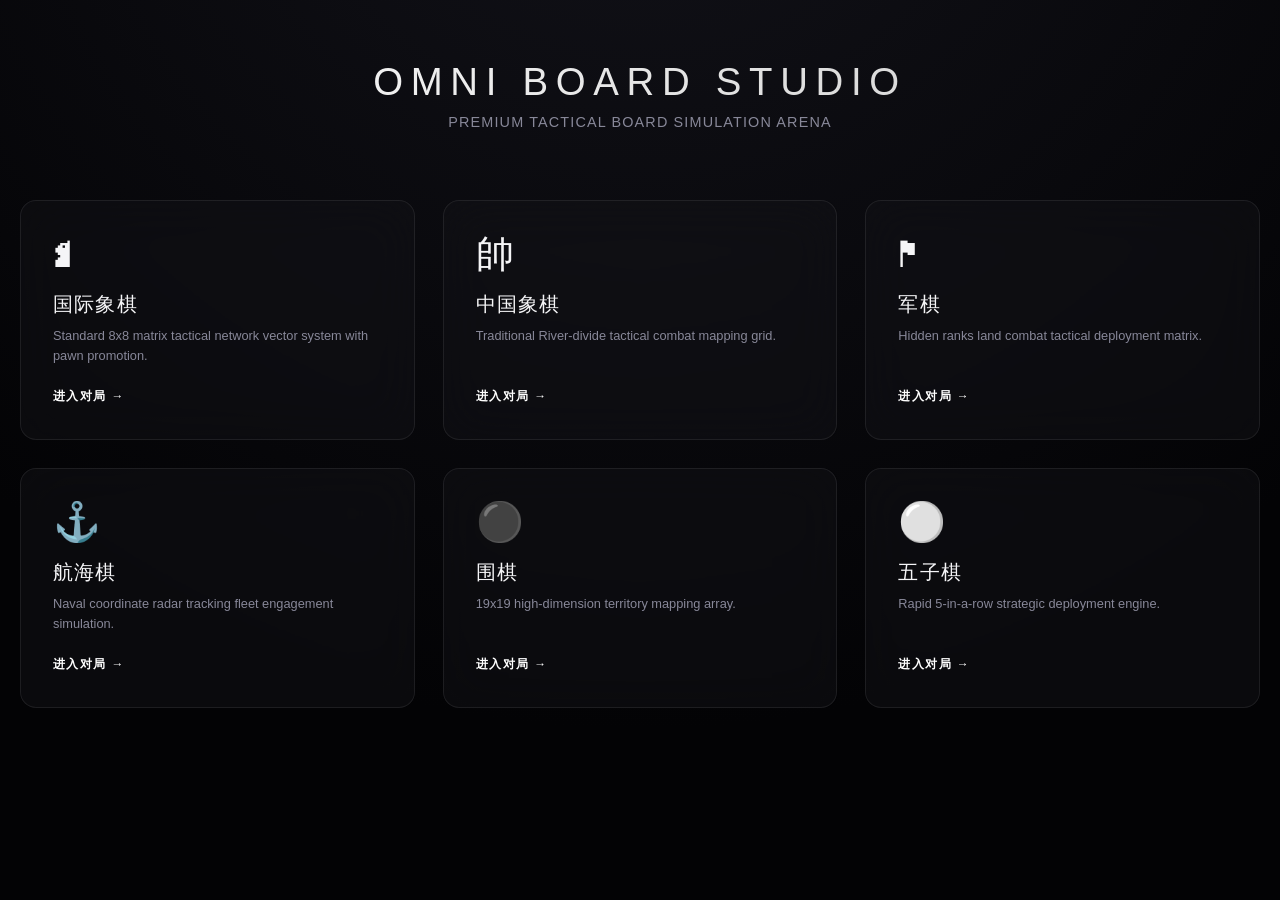
==== index.html @ 153cd410 "initial commit" ====
<!DOCTYPE html>
<html lang="zh-CN">
<head>
    <meta charset="UTF-8">
    <meta name="viewport" content="width=device-width, initial-scale=1.0">
    <title>Omni Board Studio - Premium Hub</title>
    <style>
        :root {
            --bg-base: #030305;
            --bg-glow: #13131a;
            --glass-bg: rgba(20, 20, 25, 0.45);
            --glass-border: rgba(255, 255, 255, 0.08);
            --glass-border-hover: rgba(255, 255, 255, 0.18);
            --text-main: #f5f5f7;
            --text-dim: #888899;
            --accent: #ffffff;
            --accent-glow: #a0a0ff;
            --ease-out-expo: cubic-bezier(0.16, 1, 0.3, 1);
        }

        * { 
            margin: 0; 
            padding: 0; 
            box-sizing: border-box; 
            font-family: -apple-system, BlinkMacSystemFont, "Helvetica Neue", "Segoe UI", Roboto, sans-serif; 
        }
       
        body {
            background-color: var(--bg-base);
            background-image: radial-gradient(circle at 50% -30%, var(--bg-glow) 0%, transparent 75%);
            color: var(--text-main);
            min-height: 100vh;
            overflow-x: hidden;
            display: flex;
            flex-direction: column;
            align-items: center;
            padding: 60px 20px 40px;
        }

        .lobby-container {
            max-width: 1280px;
            width: 100%;
        }

        header {
            text-align: center;
            margin-bottom: 70px;
        }
        header h1 {
            font-size: 2.4rem;
            font-weight: 200;
            letter-spacing: 0.2em;
            text-transform: uppercase;
            margin-bottom: 10px;
            background: linear-gradient(90deg, #fff, #ccc);
            -webkit-background-clip: text;
            -webkit-text-fill-color: transparent;
        }
        header p {
            font-size: 0.9rem;
            color: var(--text-dim);
            letter-spacing: 0.08em;
            text-transform: uppercase;
        }

        .matrix-grid {
            display: grid;
            grid-template-columns: repeat(auto-fit, minmax(340px, 1fr));
            gap: 28px;
            width: 100%;
        }

        .game-card {
            position: relative;
            background: var(--glass-bg);
            border: 1px solid var(--glass-border);
            border-radius: 16px;
            padding: 34px 32px;
            cursor: pointer;
            overflow: hidden;
            backdrop-filter: blur(24px);
            transition: all 0.4s var(--ease-out-expo);
            height: 240px;
            display: flex;
            flex-direction: column;
            justify-content: space-between;
        }

        .game-card:hover {
            border-color: var(--glass-border-hover);
            transform: translateY(-8px) scale(1.02);
            box-shadow: 0 25px 50px -12px rgba(0, 0, 0, 0.6);
        }

        .game-card::before {
            content: '';
            position: absolute;
            inset: 0;
            background: radial-gradient(700px circle at var(--mouse-x, 50%) var(--mouse-y, 50%), rgba(255,255,255,0.06), transparent 50%);
            opacity: 0;
            transition: opacity 0.3s;
            z-index: 1;
            pointer-events: none;
        }

        .game-card:hover::before {
            opacity: 1;
        }

        .card-meta { position: relative; z-index: 2; }
        .card-icon { 
            font-size: 2.4rem; 
            margin-bottom: 18px; 
            display: inline-block; 
            line-height: 1; 
            transition: transform 0.4s ease;
        }
        .game-card:hover .card-icon {
            transform: scale(1.15) rotate(8deg);
        }

        .card-title { 
            font-size: 1.25rem; 
            font-weight: 300; 
            letter-spacing: 0.06em; 
            margin-bottom: 8px; 
        }
        .card-desc { 
            font-size: 0.8rem; 
            color: var(--text-dim); 
            line-height: 1.55; 
        }

        .card-action {
            position: relative;
            z-index: 2;
            font-size: 0.75rem;
            font-weight: 600;
            letter-spacing: 0.12em;
            color: var(--accent);
            text-transform: uppercase;
            display: flex;
            align-items: center;
            gap: 6px;
            margin-top: auto;
            transition: all 0.3s ease;
        }

        .game-card:hover .card-action {
            gap: 12px;
            color: var(--accent-glow);
        }

        /* Arena */
        .arena-container {
            position: fixed;
            inset: 0;
            background: var(--bg-base);
            display: flex;
            flex-direction: column;
            z-index: -1;
            opacity: 0;
            pointer-events: none;
            transition: opacity 0.4s ease;
        }

        .arena-container.active {
            z-index: 9999;
            opacity: 1;
            pointer-events: auto;
        }

        .arena-navbar {
            height: 60px;
            background: rgba(9, 9, 13, 0.95);
            border-bottom: 1px solid var(--glass-border);
            display: flex;
            align-items: center;
            padding: 0 28px;
            justify-content: space-between;
            backdrop-filter: blur(12px);
        }

        .back-btn {
            background: transparent;
            border: 1px solid var(--glass-border);
            color: var(--text-dim);
            padding: 8px 18px;
            border-radius: 8px;
            font-size: 0.85rem;
            cursor: pointer;
            font-weight: 500;
            transition: all 0.25s ease;
        }
        .back-btn:hover {
            color: white;
            border-color: var(--glass-border-hover);
            background: rgba(255,255,255,0.03);
        }

        .arena-title-display {
            font-size: 0.95rem;
            font-weight: 400;
            letter-spacing: 0.12em;
            text-transform: uppercase;
            color: var(--text-dim);
        }

        .frame-wrapper {
            flex: 1;
            position: relative;
            background: #000;
            overflow: hidden;
        }

        .game-frame {
            position: absolute;
            inset: 0;
            width: 100%;
            height: 100%;
            border: none;
            opacity: 0;
            pointer-events: none;
            transition: opacity 0.3s ease;
        }

        .game-frame.active {
            opacity: 1;
            pointer-events: auto;
            z-index: 10;
        }

        .loading {
            position: absolute;
            top: 50%;
            left: 50%;
            transform: translate(-50%, -50%);
            color: var(--text-dim);
            font-size: 0.9rem;
            z-index: 5;
            display: none;
        }
    </style>
</head>
<body>
    <div class="lobby-container" id="lobbyContainer">
        <header>
            <h1>OMNI BOARD STUDIO</h1>
            <p>Premium Tactical Board Simulation Arena</p>
        </header>
        
        <div class="matrix-grid" id="grid">
            <!-- 卡片会在这里 -->
        </div>
    </div>

    <div class="arena-container" id="arenaContainer">
        <div class="arena-navbar">
            <button class="back-btn" onclick="exitArena()">← 返回大厅</button>
            <div class="arena-title-display" id="arenaTitleDisplay">TACTICAL SIMULATION MATRIX</div>
            <div style="width: 80px;"></div>
        </div>
        <div class="frame-wrapper">
            <div class="loading" id="loading">正在加载棋盘...</div>
            
            <iframe id="frameInternationalChess" class="game-frame" data-src="Chess.html"></iframe>
            <iframe id="frameChineseChess" class="game-frame" data-src="Chinese chess.html"></iframe>
            <iframe id="frameMilitaryFlag" class="game-frame" data-src="Military flag.html"></iframe>
            <iframe id="frameNavalFlag" class="game-frame" data-src="Naval flag.html"></iframe>
            <iframe id="frameGo" class="game-frame" data-src="go.html"></iframe>
            <iframe id="frameGomoku" class="game-frame" data-src="gomoku.html"></iframe>
        </div>
    </div>

    <script>
        const games = [
            { id: "frameInternationalChess", title: "国际象棋", icon: "♞", desc: "Standard 8x8 matrix tactical network vector system with pawn promotion." },
            { id: "frameChineseChess", title: "中国象棋", icon: "帥", desc: "Traditional River-divide tactical combat mapping grid." },
            { id: "frameMilitaryFlag", title: "军棋", icon: "⚑", desc: "Hidden ranks land combat tactical deployment matrix." },
            { id: "frameNavalFlag", title: "航海棋", icon: "⚓", desc: "Naval coordinate radar tracking fleet engagement simulation." },
            { id: "frameGo", title: "围棋", icon: "⚫", desc: "19x19 high-dimension territory mapping array." },
            { id: "frameGomoku", title: "五子棋", icon: "⚪", desc: "Rapid 5-in-a-row strategic deployment engine." }
        ];

        // 动态生成卡片
        function createCards() {
            const grid = document.getElementById('grid');
            grid.innerHTML = '';

            games.forEach(game => {
                const card = document.createElement('div');
                card.className = 'game-card';
                card.setAttribute('data-frame', game.id);
                card.innerHTML = `
                    <div class="card-meta">
                        <span class="card-icon">${game.icon}</span>
                        <div class="card-title">${game.title}</div>
                        <div class="card-desc">${game.desc}</div>
                    </div>
                    <div class="card-action">进入对局 →</div>
                `;
                card.onclick = () => enterArena(game.id, game.title);
                
                // 鼠标光斑效果
                card.addEventListener('mousemove', e => {
                    const rect = card.getBoundingClientRect();
                    const x = e.clientX - rect.left;
                    const y = e.clientY - rect.top;
                    card.style.setProperty('--mouse-x', `${x}px`);
                    card.style.setProperty('--mouse-y', `${y}px`);
                });

                grid.appendChild(card);
            });
        }

        function lazyPreloadFrame(frameId) {
            const frame = document.getElementById(frameId);
            if (frame && !frame.src) {
                frame.src = frame.getAttribute('data-src');
            }
        }

        function enterArena(frameId, gameTitle) {
            const lobby = document.getElementById('lobbyContainer');
            const arena = document.getElementById('arenaContainer');
            const titleDisplay = document.getElementById('arenaTitleDisplay');
            const loading = document.getElementById('loading');

            titleDisplay.textContent = gameTitle;
            lazyPreloadFrame(frameId);

            lobby.style.display = 'none';
            arena.classList.add('active');

            // 显示加载提示
            loading.style.display = 'block';

            setTimeout(() => {
                document.querySelectorAll('.game-frame').forEach(f => f.classList.remove('active'));
                const activeFrame = document.getElementById(frameId);
                activeFrame.classList.add('active');
                loading.style.display = 'none';

                // 触发resize事件
                if (activeFrame.contentWindow) {
                    setTimeout(() => {
                        activeFrame.contentWindow.dispatchEvent(new Event('resize'));
                    }, 100);
                }
            }, 300);
        }

        function exitArena() {
            const lobby = document.getElementById('lobbyContainer');
            const arena = document.getElementById('arenaContainer');
            
            arena.classList.remove('active');
            setTimeout(() => {
                lobby.style.display = 'block';
            }, 400);
        }

        // 初始化
        window.onload = createCards;
    </script>
</body>
</html>
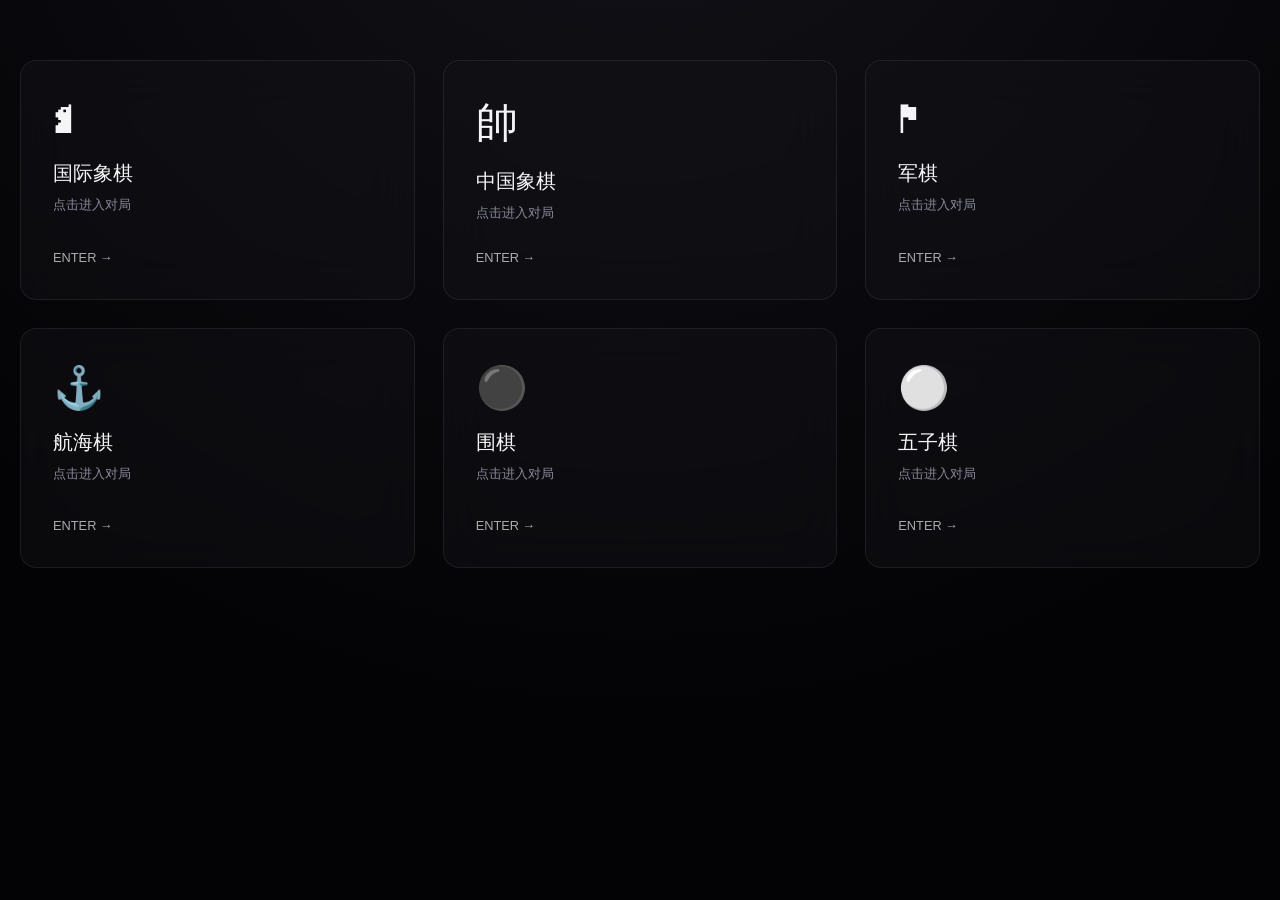
==== commit 4540601f: "initial commit" ====
--- a/index.html
+++ b/index.html
@@ -15,258 +15,103 @@
             --text-dim: #888899;
             --accent: #ffffff;
             --accent-glow: #a0a0ff;
-            --ease-out-expo: cubic-bezier(0.16, 1, 0.3, 1);
         }
 
-        * { 
-            margin: 0; 
-            padding: 0; 
-            box-sizing: border-box; 
-            font-family: -apple-system, BlinkMacSystemFont, "Helvetica Neue", "Segoe UI", Roboto, sans-serif; 
-        }
+        * { margin: 0; padding: 0; box-sizing: border-box; font-family: -apple-system, BlinkMacSystemFont, "Segoe UI", Roboto, sans-serif; }
        
         body {
             background-color: var(--bg-base);
             background-image: radial-gradient(circle at 50% -30%, var(--bg-glow) 0%, transparent 75%);
             color: var(--text-main);
             min-height: 100vh;
-            overflow-x: hidden;
-            display: flex;
-            flex-direction: column;
-            align-items: center;
-            padding: 60px 20px 40px;
-        }
-
-        .lobby-container {
-            max-width: 1280px;
-            width: 100%;
-        }
-
-        header {
-            text-align: center;
-            margin-bottom: 70px;
-        }
-        header h1 {
-            font-size: 2.4rem;
-            font-weight: 200;
-            letter-spacing: 0.2em;
-            text-transform: uppercase;
-            margin-bottom: 10px;
-            background: linear-gradient(90deg, #fff, #ccc);
-            -webkit-background-clip: text;
-            -webkit-text-fill-color: transparent;
-        }
-        header p {
-            font-size: 0.9rem;
-            color: var(--text-dim);
-            letter-spacing: 0.08em;
-            text-transform: uppercase;
+            padding: 60px 20px;
         }
 
         .matrix-grid {
             display: grid;
             grid-template-columns: repeat(auto-fit, minmax(340px, 1fr));
             gap: 28px;
+            max-width: 1280px;
             width: 100%;
+            margin: 0 auto;
         }
 
         .game-card {
-            position: relative;
             background: var(--glass-bg);
             border: 1px solid var(--glass-border);
             border-radius: 16px;
             padding: 34px 32px;
             cursor: pointer;
-            overflow: hidden;
             backdrop-filter: blur(24px);
-            transition: all 0.4s var(--ease-out-expo);
             height: 240px;
             display: flex;
             flex-direction: column;
             justify-content: space-between;
+            transition: all 0.4s cubic-bezier(0.16, 1, 0.3, 1);
         }
 
         .game-card:hover {
+            transform: translateY(-8px);
             border-color: var(--glass-border-hover);
-            transform: translateY(-8px) scale(1.02);
-            box-shadow: 0 25px 50px -12px rgba(0, 0, 0, 0.6);
+            box-shadow: 0 25px 50px -12px rgba(0,0,0,0.6);
         }
 
-        .game-card::before {
-            content: '';
-            position: absolute;
-            inset: 0;
-            background: radial-gradient(700px circle at var(--mouse-x, 50%) var(--mouse-y, 50%), rgba(255,255,255,0.06), transparent 50%);
-            opacity: 0;
-            transition: opacity 0.3s;
-            z-index: 1;
-            pointer-events: none;
-        }
+        .card-icon { font-size: 2.6rem; margin-bottom: 16px; }
+        .card-title { font-size: 1.28rem; margin-bottom: 8px; }
+        .card-desc { font-size: 0.82rem; color: var(--text-dim); line-height: 1.5; }
 
-        .game-card:hover::before {
-            opacity: 1;
-        }
-
-        .card-meta { position: relative; z-index: 2; }
-        .card-icon { 
-            font-size: 2.4rem; 
-            margin-bottom: 18px; 
-            display: inline-block; 
-            line-height: 1; 
-            transition: transform 0.4s ease;
-        }
-        .game-card:hover .card-icon {
-            transform: scale(1.15) rotate(8deg);
-        }
-
-        .card-title { 
-            font-size: 1.25rem; 
-            font-weight: 300; 
-            letter-spacing: 0.06em; 
-            margin-bottom: 8px; 
-        }
-        .card-desc { 
-            font-size: 0.8rem; 
-            color: var(--text-dim); 
-            line-height: 1.55; 
-        }
-
-        .card-action {
-            position: relative;
-            z-index: 2;
-            font-size: 0.75rem;
-            font-weight: 600;
-            letter-spacing: 0.12em;
-            color: var(--accent);
-            text-transform: uppercase;
-            display: flex;
-            align-items: center;
-            gap: 6px;
-            margin-top: auto;
-            transition: all 0.3s ease;
-        }
-
-        .game-card:hover .card-action {
-            gap: 12px;
-            color: var(--accent-glow);
-        }
-
-        /* Arena */
         .arena-container {
             position: fixed;
             inset: 0;
             background: var(--bg-base);
-            display: flex;
             flex-direction: column;
-            z-index: -1;
-            opacity: 0;
-            pointer-events: none;
-            transition: opacity 0.4s ease;
+            z-index: 9999;
+            display: none;
         }
+        .arena-container.active { display: flex; }
 
-        .arena-container.active {
-            z-index: 9999;
-            opacity: 1;
-            pointer-events: auto;
-        }
-
-        .arena-navbar {
-            height: 60px;
-            background: rgba(9, 9, 13, 0.95);
-            border-bottom: 1px solid var(--glass-border);
-            display: flex;
-            align-items: center;
-            padding: 0 28px;
-            justify-content: space-between;
-            backdrop-filter: blur(12px);
-        }
-
-        .back-btn {
-            background: transparent;
-            border: 1px solid var(--glass-border);
-            color: var(--text-dim);
-            padding: 8px 18px;
-            border-radius: 8px;
-            font-size: 0.85rem;
-            cursor: pointer;
-            font-weight: 500;
-            transition: all 0.25s ease;
-        }
-        .back-btn:hover {
-            color: white;
-            border-color: var(--glass-border-hover);
-            background: rgba(255,255,255,0.03);
-        }
-
-        .arena-title-display {
-            font-size: 0.95rem;
-            font-weight: 400;
-            letter-spacing: 0.12em;
-            text-transform: uppercase;
-            color: var(--text-dim);
-        }
-
-        .frame-wrapper {
-            flex: 1;
-            position: relative;
-            background: #000;
-            overflow: hidden;
-        }
-
+        .frame-wrapper { flex: 1; position: relative; background: #000; }
         .game-frame {
             position: absolute;
             inset: 0;
             width: 100%;
             height: 100%;
             border: none;
-            opacity: 0;
-            pointer-events: none;
-            transition: opacity 0.3s ease;
+            display: none;
         }
+        .game-frame.active { display: block; }
 
-        .game-frame.active {
-            opacity: 1;
-            pointer-events: auto;
-            z-index: 10;
-        }
-
-        .loading {
+        .error-msg {
             position: absolute;
             top: 50%;
             left: 50%;
             transform: translate(-50%, -50%);
-            color: var(--text-dim);
-            font-size: 0.9rem;
-            z-index: 5;
+            color: #ff6666;
+            background: rgba(0,0,0,0.8);
+            padding: 15px 25px;
+            border-radius: 8px;
             display: none;
+            z-index: 100;
         }
     </style>
 </head>
 <body>
-    <div class="lobby-container" id="lobbyContainer">
-        <header>
-            <h1>OMNI BOARD STUDIO</h1>
-            <p>Premium Tactical Board Simulation Arena</p>
-        </header>
-        
-        <div class="matrix-grid" id="grid">
-            <!-- 卡片会在这里 -->
-        </div>
-    </div>
+
+    <div class="matrix-grid" id="grid"></div>
 
     <div class="arena-container" id="arenaContainer">
-        <div class="arena-navbar">
-            <button class="back-btn" onclick="exitArena()">← 返回大厅</button>
-            <div class="arena-title-display" id="arenaTitleDisplay">TACTICAL SIMULATION MATRIX</div>
-            <div style="width: 80px;"></div>
+        <div style="height:60px;background:#09090d;display:flex;align-items:center;padding:0 28px;justify-content:space-between;border-bottom:1px solid #222;">
+            <button onclick="exitArena()" style="padding:8px 18px;background:transparent;border:1px solid #444;color:#aaa;border-radius:8px;cursor:pointer;">← 返回大厅</button>
+            <div id="arenaTitleDisplay" style="color:#888;font-size:0.95rem;letter-spacing:1px;">TACTICAL MATRIX</div>
         </div>
+        
         <div class="frame-wrapper">
-            <div class="loading" id="loading">正在加载棋盘...</div>
+            <div class="error-msg" id="errorMsg"></div>
             
             <iframe id="frameInternationalChess" class="game-frame" data-src="Chess.html"></iframe>
-            <iframe id="frameChineseChess" class="game-frame" data-src="Chinese chess.html"></iframe>
-            <iframe id="frameMilitaryFlag" class="game-frame" data-src="Military flag.html"></iframe>
-            <iframe id="frameNavalFlag" class="game-frame" data-src="Naval flag.html"></iframe>
+            <iframe id="frameChineseChess" class="game-frame" data-src="chinese-chess.html"></iframe>
+            <iframe id="frameMilitaryFlag" class="game-frame" data-src="military-flag.html"></iframe>
+            <iframe id="frameNavalFlag" class="game-frame" data-src="naval-flag.html"></iframe>
             <iframe id="frameGo" class="game-frame" data-src="go.html"></iframe>
             <iframe id="frameGomoku" class="game-frame" data-src="gomoku.html"></iframe>
         </div>
@@ -274,15 +119,14 @@
 
     <script>
         const games = [
-            { id: "frameInternationalChess", title: "国际象棋", icon: "♞", desc: "Standard 8x8 matrix tactical network vector system with pawn promotion." },
-            { id: "frameChineseChess", title: "中国象棋", icon: "帥", desc: "Traditional River-divide tactical combat mapping grid." },
-            { id: "frameMilitaryFlag", title: "军棋", icon: "⚑", desc: "Hidden ranks land combat tactical deployment matrix." },
-            { id: "frameNavalFlag", title: "航海棋", icon: "⚓", desc: "Naval coordinate radar tracking fleet engagement simulation." },
-            { id: "frameGo", title: "围棋", icon: "⚫", desc: "19x19 high-dimension territory mapping array." },
-            { id: "frameGomoku", title: "五子棋", icon: "⚪", desc: "Rapid 5-in-a-row strategic deployment engine." }
+            { id: "frameInternationalChess", title: "国际象棋", src: "Chess.html", icon: "♞" },
+            { id: "frameChineseChess", title: "中国象棋", src: "chinese-chess.html", icon: "帥" },
+            { id: "frameMilitaryFlag", title: "军棋", src: "military-flag.html", icon: "⚑" },
+            { id: "frameNavalFlag", title: "航海棋", src: "naval-flag.html", icon: "⚓" },
+            { id: "frameGo", title: "围棋", src: "go.html", icon: "⚫" },
+            { id: "frameGomoku", title: "五子棋", src: "gomoku.html", icon: "⚪" }
         ];
 
-        // 动态生成卡片
         function createCards() {
             const grid = document.getElementById('grid');
             grid.innerHTML = '';
@@ -290,75 +134,51 @@
             games.forEach(game => {
                 const card = document.createElement('div');
                 card.className = 'game-card';
-                card.setAttribute('data-frame', game.id);
                 card.innerHTML = `
-                    <div class="card-meta">
-                        <span class="card-icon">${game.icon}</span>
+                    <div>
+                        <div class="card-icon">${game.icon}</div>
                         <div class="card-title">${game.title}</div>
-                        <div class="card-desc">${game.desc}</div>
+                        <div class="card-desc">点击进入对局</div>
                     </div>
-                    <div class="card-action">进入对局 →</div>
+                    <div style="color:#aaa;font-size:0.8rem;">ENTER →</div>
                 `;
-                card.onclick = () => enterArena(game.id, game.title);
-                
-                // 鼠标光斑效果
-                card.addEventListener('mousemove', e => {
-                    const rect = card.getBoundingClientRect();
-                    const x = e.clientX - rect.left;
-                    const y = e.clientY - rect.top;
-                    card.style.setProperty('--mouse-x', `${x}px`);
-                    card.style.setProperty('--mouse-y', `${y}px`);
-                });
-
+                card.onclick = () => enterArena(game.id, game.title, game.src);
                 grid.appendChild(card);
             });
         }
 
-        function lazyPreloadFrame(frameId) {
+        function enterArena(frameId, title, src) {
+            document.getElementById('arenaTitleDisplay').textContent = title;
+            document.getElementById('arenaContainer').classList.add('active');
+
+            // 隐藏所有frame
+            document.querySelectorAll('.game-frame').forEach(f => f.classList.remove('active'));
+
             const frame = document.getElementById(frameId);
-            if (frame && !frame.src) {
-                frame.src = frame.getAttribute('data-src');
+            const errorMsg = document.getElementById('errorMsg');
+
+            errorMsg.style.display = 'none';
+
+            // 设置src并显示
+            if (!frame.src || frame.src.endsWith('/')) {
+                frame.src = src;
             }
-        }
+            frame.classList.add('active');
 
-        function enterArena(frameId, gameTitle) {
-            const lobby = document.getElementById('lobbyContainer');
-            const arena = document.getElementById('arenaContainer');
-            const titleDisplay = document.getElementById('arenaTitleDisplay');
-            const loading = document.getElementById('loading');
+            // 错误监控
+            frame.onload = () => {
+                console.log(`✅ ${title} 加载成功`);
+            };
 
-            titleDisplay.textContent = gameTitle;
-            lazyPreloadFrame(frameId);
-
-            lobby.style.display = 'none';
-            arena.classList.add('active');
-
-            // 显示加载提示
-            loading.style.display = 'block';
-
-            setTimeout(() => {
-                document.querySelectorAll('.game-frame').forEach(f => f.classList.remove('active'));
-                const activeFrame = document.getElementById(frameId);
-                activeFrame.classList.add('active');
-                loading.style.display = 'none';
-
-                // 触发resize事件
-                if (activeFrame.contentWindow) {
-                    setTimeout(() => {
-                        activeFrame.contentWindow.dispatchEvent(new Event('resize'));
-                    }, 100);
-                }
-            }, 300);
+            frame.onerror = () => {
+                errorMsg.textContent = `❌ 无法加载 ${title}，请检查文件是否存在`;
+                errorMsg.style.display = 'block';
+                console.error(`加载失败: ${src}`);
+            };
         }
 
         function exitArena() {
-            const lobby = document.getElementById('lobbyContainer');
-            const arena = document.getElementById('arenaContainer');
-            
-            arena.classList.remove('active');
-            setTimeout(() => {
-                lobby.style.display = 'block';
-            }, 400);
+            document.getElementById('arenaContainer').classList.remove('active');
         }
 
         // 初始化
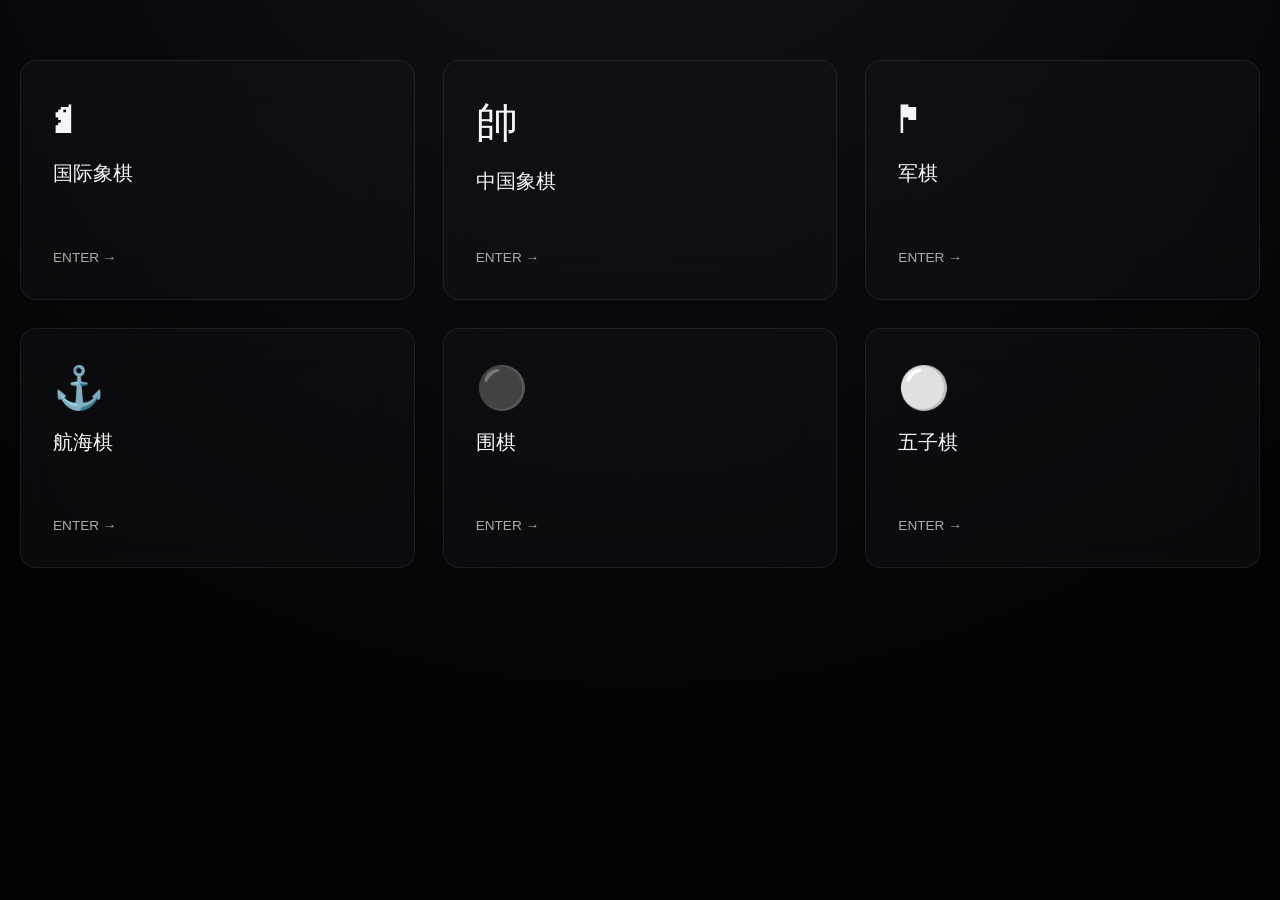
==== commit 237a8c43: "initial commit" ====
--- a/index.html
+++ b/index.html
@@ -2,7 +2,7 @@
 <html lang="zh-CN">
 <head>
     <meta charset="UTF-8">
-    <meta name="viewport" content="width=device-width, initial-scale=1.0">
+    <meta name="viewport" content="width=device-width, initial-scale=1.0, maximum-scale=1.0, user-scalable=no">
     <title>Omni Board Studio - Premium Hub</title>
     <style>
         :root {
@@ -14,7 +14,6 @@
             --text-main: #f5f5f7;
             --text-dim: #888899;
             --accent: #ffffff;
-            --accent-glow: #a0a0ff;
         }
 
         * { margin: 0; padding: 0; box-sizing: border-box; font-family: -apple-system, BlinkMacSystemFont, "Segoe UI", Roboto, sans-serif; }
@@ -53,13 +52,12 @@
         .game-card:hover {
             transform: translateY(-8px);
             border-color: var(--glass-border-hover);
-            box-shadow: 0 25px 50px -12px rgba(0,0,0,0.6);
         }
 
         .card-icon { font-size: 2.6rem; margin-bottom: 16px; }
         .card-title { font-size: 1.28rem; margin-bottom: 8px; }
-        .card-desc { font-size: 0.82rem; color: var(--text-dim); line-height: 1.5; }
-
+
+        /* ==================== Arena ==================== */
         .arena-container {
             position: fixed;
             inset: 0;
@@ -70,28 +68,79 @@
         }
         .arena-container.active { display: flex; }
 
-        .frame-wrapper { flex: 1; position: relative; background: #000; }
+        .arena-navbar {
+            height: 68px;
+            background: rgba(9, 9, 13, 0.96);
+            border-bottom: 1px solid #222;
+            display: flex;
+            align-items: center;
+            padding: 0 20px;
+            justify-content: space-between;
+            flex-wrap: wrap;
+            gap: 10px;
+        }
+
+        .back-btn {
+            padding: 8px 18px;
+            background: transparent;
+            border: 1px solid #444;
+            color: #aaa;
+            border-radius: 8px;
+            cursor: pointer;
+            font-size: 0.9rem;
+        }
+
+        /* 缩放控制条 */
+        .zoom-control {
+            display: flex;
+            align-items: center;
+            gap: 12px;
+            background: rgba(0,0,0,0.4);
+            padding: 6px 12px;
+            border-radius: 10px;
+            border: 1px solid #333;
+        }
+
+        .zoom-btn {
+            width: 36px;
+            height: 36px;
+            background: #222;
+            border: none;
+            color: white;
+            font-size: 1.1rem;
+            border-radius: 8px;
+            cursor: pointer;
+            display: flex;
+            align-items: center;
+            justify-content: center;
+        }
+
+        .zoom-slider {
+            width: 180px;
+        }
+
+        .zoom-value {
+            font-size: 0.85rem;
+            color: #aaa;
+            min-width: 48px;
+            text-align: center;
+        }
+
+        .frame-wrapper {
+            flex: 1;
+            position: relative;
+            background: #000;
+            overflow: hidden;
+        }
+
         .game-frame {
             position: absolute;
             inset: 0;
             width: 100%;
             height: 100%;
             border: none;
-            display: none;
-        }
-        .game-frame.active { display: block; }
-
-        .error-msg {
-            position: absolute;
-            top: 50%;
-            left: 50%;
-            transform: translate(-50%, -50%);
-            color: #ff6666;
-            background: rgba(0,0,0,0.8);
-            padding: 15px 25px;
-            border-radius: 8px;
-            display: none;
-            z-index: 100;
+            transform-origin: center top;
+            transition: transform 0.2s ease;
         }
     </style>
 </head>
@@ -100,14 +149,21 @@
     <div class="matrix-grid" id="grid"></div>
 
     <div class="arena-container" id="arenaContainer">
-        <div style="height:60px;background:#09090d;display:flex;align-items:center;padding:0 28px;justify-content:space-between;border-bottom:1px solid #222;">
-            <button onclick="exitArena()" style="padding:8px 18px;background:transparent;border:1px solid #444;color:#aaa;border-radius:8px;cursor:pointer;">← 返回大厅</button>
+        <div class="arena-navbar">
+            <button class="back-btn" onclick="exitArena()">← 返回大厅</button>
+            
+            <div class="zoom-control">
+                <button class="zoom-btn" onclick="zoomOut()">−</button>
+                <input type="range" class="zoom-slider" id="zoomSlider" min="50" max="250" value="100" oninput="applyZoom()">
+                <button class="zoom-btn" onclick="zoomIn()">+</button>
+                <div class="zoom-value" id="zoomValue">100%</div>
+                <button class="zoom-btn" onclick="resetZoom()" style="font-size:0.8rem;">Reset</button>
+            </div>
+
             <div id="arenaTitleDisplay" style="color:#888;font-size:0.95rem;letter-spacing:1px;">TACTICAL MATRIX</div>
         </div>
         
         <div class="frame-wrapper">
-            <div class="error-msg" id="errorMsg"></div>
-            
             <iframe id="frameInternationalChess" class="game-frame" data-src="Chess.html"></iframe>
             <iframe id="frameChineseChess" class="game-frame" data-src="chinese-chess.html"></iframe>
             <iframe id="frameMilitaryFlag" class="game-frame" data-src="military-flag.html"></iframe>
@@ -118,6 +174,9 @@
     </div>
 
     <script>
+        let currentZoom = 100;
+        let currentFrame = null;
+
         const games = [
             { id: "frameInternationalChess", title: "国际象棋", src: "Chess.html", icon: "♞" },
             { id: "frameChineseChess", title: "中国象棋", src: "chinese-chess.html", icon: "帥" },
@@ -138,9 +197,8 @@
                     <div>
                         <div class="card-icon">${game.icon}</div>
                         <div class="card-title">${game.title}</div>
-                        <div class="card-desc">点击进入对局</div>
                     </div>
-                    <div style="color:#aaa;font-size:0.8rem;">ENTER →</div>
+                    <div style="color:#aaa;font-size:0.85rem;">ENTER →</div>
                 `;
                 card.onclick = () => enterArena(game.id, game.title, game.src);
                 grid.appendChild(card);
@@ -151,34 +209,47 @@
             document.getElementById('arenaTitleDisplay').textContent = title;
             document.getElementById('arenaContainer').classList.add('active');
 
-            // 隐藏所有frame
+            // 隐藏所有iframe
             document.querySelectorAll('.game-frame').forEach(f => f.classList.remove('active'));
 
-            const frame = document.getElementById(frameId);
-            const errorMsg = document.getElementById('errorMsg');
-
-            errorMsg.style.display = 'none';
-
-            // 设置src并显示
-            if (!frame.src || frame.src.endsWith('/')) {
-                frame.src = src;
+            currentFrame = document.getElementById(frameId);
+            currentZoom = 100;
+
+            if (!currentFrame.src || currentFrame.src.endsWith('/')) {
+                currentFrame.src = src;
             }
-            frame.classList.add('active');
-
-            // 错误监控
-            frame.onload = () => {
-                console.log(`✅ ${title} 加载成功`);
-            };
-
-            frame.onerror = () => {
-                errorMsg.textContent = `❌ 无法加载 ${title}，请检查文件是否存在`;
-                errorMsg.style.display = 'block';
-                console.error(`加载失败: ${src}`);
-            };
+
+            currentFrame.classList.add('active');
+            resetZoom();
+        }
+
+        function applyZoom() {
+            if (!currentFrame) return;
+            currentZoom = parseInt(document.getElementById('zoomSlider').value);
+            currentFrame.style.transform = `scale(${currentZoom / 100})`;
+            document.getElementById('zoomValue').textContent = currentZoom + '%';
+        }
+
+        function zoomIn() {
+            let slider = document.getElementById('zoomSlider');
+            slider.value = Math.min(250, parseInt(slider.value) + 10);
+            applyZoom();
+        }
+
+        function zoomOut() {
+            let slider = document.getElementById('zoomSlider');
+            slider.value = Math.max(50, parseInt(slider.value) - 10);
+            applyZoom();
+        }
+
+        function resetZoom() {
+            document.getElementById('zoomSlider').value = 100;
+            applyZoom();
         }
 
         function exitArena() {
             document.getElementById('arenaContainer').classList.remove('active');
+            currentFrame = null;
         }
 
         // 初始化
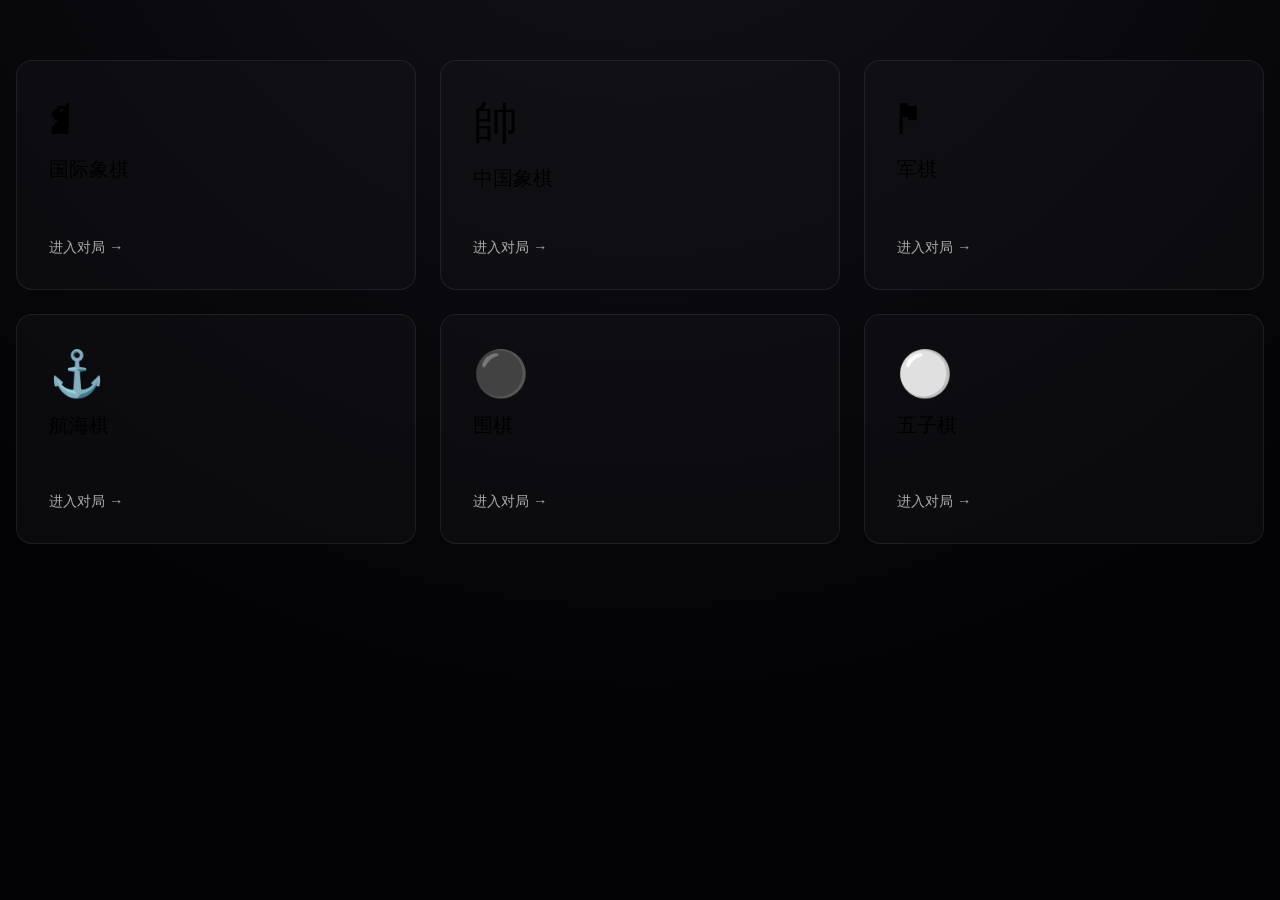
==== commit b2d08c64: "initial commit" ====
--- a/index.html
+++ b/index.html
@@ -2,7 +2,7 @@
 <html lang="zh-CN">
 <head>
     <meta charset="UTF-8">
-    <meta name="viewport" content="width=device-width, initial-scale=1.0, maximum-scale=1.0, user-scalable=no">
+    <meta name="viewport" content="width=device-width, initial-scale=1.0, user-scalable=yes">
     <title>Omni Board Studio - Premium Hub</title>
     <style>
         :root {
@@ -10,9 +10,6 @@
             --bg-glow: #13131a;
             --glass-bg: rgba(20, 20, 25, 0.45);
             --glass-border: rgba(255, 255, 255, 0.08);
-            --glass-border-hover: rgba(255, 255, 255, 0.18);
-            --text-main: #f5f5f7;
-            --text-dim: #888899;
             --accent: #ffffff;
         }
 
@@ -23,13 +20,13 @@
             background-image: radial-gradient(circle at 50% -30%, var(--bg-glow) 0%, transparent 75%);
             color: var(--text-main);
             min-height: 100vh;
-            padding: 60px 20px;
+            padding: 60px 16px;
         }
 
         .matrix-grid {
             display: grid;
-            grid-template-columns: repeat(auto-fit, minmax(340px, 1fr));
-            gap: 28px;
+            grid-template-columns: repeat(auto-fit, minmax(320px, 1fr));
+            gap: 24px;
             max-width: 1280px;
             width: 100%;
             margin: 0 auto;
@@ -39,25 +36,24 @@
             background: var(--glass-bg);
             border: 1px solid var(--glass-border);
             border-radius: 16px;
-            padding: 34px 32px;
+            padding: 32px;
             cursor: pointer;
-            backdrop-filter: blur(24px);
-            height: 240px;
+            height: 230px;
             display: flex;
             flex-direction: column;
             justify-content: space-between;
-            transition: all 0.4s cubic-bezier(0.16, 1, 0.3, 1);
+            transition: all 0.4s ease;
         }
 
         .game-card:hover {
-            transform: translateY(-8px);
-            border-color: var(--glass-border-hover);
-        }
-
-        .card-icon { font-size: 2.6rem; margin-bottom: 16px; }
-        .card-title { font-size: 1.28rem; margin-bottom: 8px; }
-
-        /* ==================== Arena ==================== */
+            transform: translateY(-6px);
+            border-color: rgba(255,255,255,0.2);
+        }
+
+        .card-icon { font-size: 2.8rem; margin-bottom: 12px; }
+        .card-title { font-size: 1.25rem; margin-bottom: 8px; }
+
+        /* ==================== Arena - 新移动端方案 ==================== */
         .arena-container {
             position: fixed;
             inset: 0;
@@ -69,78 +65,67 @@
         .arena-container.active { display: flex; }
 
         .arena-navbar {
-            height: 68px;
-            background: rgba(9, 9, 13, 0.96);
+            min-height: 64px;
+            background: rgba(9, 9, 13, 0.97);
             border-bottom: 1px solid #222;
-            display: flex;
-            align-items: center;
-            padding: 0 20px;
-            justify-content: space-between;
-            flex-wrap: wrap;
-            gap: 10px;
-        }
-
-        .back-btn {
-            padding: 8px 18px;
-            background: transparent;
-            border: 1px solid #444;
-            color: #aaa;
-            border-radius: 8px;
-            cursor: pointer;
-            font-size: 0.9rem;
-        }
-
-        /* 缩放控制条 */
-        .zoom-control {
+            padding: 10px 16px;
             display: flex;
             align-items: center;
             gap: 12px;
-            background: rgba(0,0,0,0.4);
-            padding: 6px 12px;
+            flex-wrap: wrap;
+            justify-content: space-between;
+        }
+
+        .back-btn {
+            padding: 10px 18px;
+            background: transparent;
+            border: 1px solid #555;
+            color: #ccc;
             border-radius: 10px;
-            border: 1px solid #333;
-        }
-
-        .zoom-btn {
-            width: 36px;
-            height: 36px;
-            background: #222;
-            border: none;
-            color: white;
-            font-size: 1.1rem;
+            font-size: 0.95rem;
+        }
+
+        .mobile-controls {
+            display: flex;
+            gap: 8px;
+            flex-wrap: wrap;
+        }
+
+        .control-btn {
+            padding: 8px 16px;
+            background: #1f1f25;
+            border: 1px solid #444;
+            color: #ddd;
             border-radius: 8px;
+            font-size: 0.9rem;
             cursor: pointer;
-            display: flex;
-            align-items: center;
-            justify-content: center;
-        }
-
-        .zoom-slider {
-            width: 180px;
-        }
-
-        .zoom-value {
-            font-size: 0.85rem;
-            color: #aaa;
-            min-width: 48px;
-            text-align: center;
         }
 
         .frame-wrapper {
             flex: 1;
             position: relative;
-            background: #000;
-            overflow: hidden;
+            background: #0a0a0a;
+            overflow: auto;           /* 关键：允许滚动 */
+            -webkit-overflow-scrolling: touch;
         }
 
         .game-frame {
             position: absolute;
-            inset: 0;
-            width: 100%;
-            height: 100%;
+            top: 50%;
+            left: 50%;
+            transform: translate(-50%, -50%);
             border: none;
-            transform-origin: center top;
-            transition: transform 0.2s ease;
+            max-width: 100%;
+            max-height: 100%;
+            width: auto;
+            height: auto;
+            min-width: 320px;
+        }
+
+        .arena-title {
+            color: #888;
+            font-size: 0.95rem;
+            letter-spacing: 1px;
         }
     </style>
 </head>
@@ -152,18 +137,15 @@
         <div class="arena-navbar">
             <button class="back-btn" onclick="exitArena()">← 返回大厅</button>
             
-            <div class="zoom-control">
-                <button class="zoom-btn" onclick="zoomOut()">−</button>
-                <input type="range" class="zoom-slider" id="zoomSlider" min="50" max="250" value="100" oninput="applyZoom()">
-                <button class="zoom-btn" onclick="zoomIn()">+</button>
-                <div class="zoom-value" id="zoomValue">100%</div>
-                <button class="zoom-btn" onclick="resetZoom()" style="font-size:0.8rem;">Reset</button>
+            <div class="mobile-controls">
+                <button class="control-btn" onclick="fitToScreen()">📱 适配屏幕</button>
+                <button class="control-btn" onclick="toggleFullscreen()">⛶ 全屏</button>
             </div>
 
-            <div id="arenaTitleDisplay" style="color:#888;font-size:0.95rem;letter-spacing:1px;">TACTICAL MATRIX</div>
+            <div class="arena-title" id="arenaTitleDisplay">TACTICAL MATRIX</div>
         </div>
         
-        <div class="frame-wrapper">
+        <div class="frame-wrapper" id="frameWrapper">
             <iframe id="frameInternationalChess" class="game-frame" data-src="Chess.html"></iframe>
             <iframe id="frameChineseChess" class="game-frame" data-src="chinese-chess.html"></iframe>
             <iframe id="frameMilitaryFlag" class="game-frame" data-src="military-flag.html"></iframe>
@@ -174,9 +156,6 @@
     </div>
 
     <script>
-        let currentZoom = 100;
-        let currentFrame = null;
-
         const games = [
             { id: "frameInternationalChess", title: "国际象棋", src: "Chess.html", icon: "♞" },
             { id: "frameChineseChess", title: "中国象棋", src: "chinese-chess.html", icon: "帥" },
@@ -186,6 +165,8 @@
             { id: "frameGomoku", title: "五子棋", src: "gomoku.html", icon: "⚪" }
         ];
 
+        let currentFrame = null;
+
         function createCards() {
             const grid = document.getElementById('grid');
             grid.innerHTML = '';
@@ -198,7 +179,7 @@
                         <div class="card-icon">${game.icon}</div>
                         <div class="card-title">${game.title}</div>
                     </div>
-                    <div style="color:#aaa;font-size:0.85rem;">ENTER →</div>
+                    <div style="color:#aaa;font-size:0.9rem;">进入对局 →</div>
                 `;
                 card.onclick = () => enterArena(game.id, game.title, game.src);
                 grid.appendChild(card);
@@ -209,42 +190,50 @@
             document.getElementById('arenaTitleDisplay').textContent = title;
             document.getElementById('arenaContainer').classList.add('active');
 
-            // 隐藏所有iframe
             document.querySelectorAll('.game-frame').forEach(f => f.classList.remove('active'));
 
             currentFrame = document.getElementById(frameId);
-            currentZoom = 100;
-
-            if (!currentFrame.src || currentFrame.src.endsWith('/')) {
+
+            if (!currentFrame.src) {
                 currentFrame.src = src;
             }
 
             currentFrame.classList.add('active');
-            resetZoom();
-        }
-
-        function applyZoom() {
+            
+            // 延迟一点执行适配
+            setTimeout(() => {
+                fitToScreen();
+            }, 600);
+        }
+
+        function fitToScreen() {
             if (!currentFrame) return;
-            currentZoom = parseInt(document.getElementById('zoomSlider').value);
-            currentFrame.style.transform = `scale(${currentZoom / 100})`;
-            document.getElementById('zoomValue').textContent = currentZoom + '%';
-        }
-
-        function zoomIn() {
-            let slider = document.getElementById('zoomSlider');
-            slider.value = Math.min(250, parseInt(slider.value) + 10);
-            applyZoom();
-        }
-
-        function zoomOut() {
-            let slider = document.getElementById('zoomSlider');
-            slider.value = Math.max(50, parseInt(slider.value) - 10);
-            applyZoom();
-        }
-
-        function resetZoom() {
-            document.getElementById('zoomSlider').value = 100;
-            applyZoom();
+            
+            const wrapper = document.getElementById('frameWrapper');
+            
+            // 重置样式，让浏览器自动适配
+            currentFrame.style.width = 'auto';
+            currentFrame.style.height = 'auto';
+            
+            // 等待iframe内容加载后再适配
+            setTimeout(() => {
+                const frameRect = currentFrame.getBoundingClientRect();
+                const wrapperRect = wrapper.getBoundingClientRect();
+                
+                const scaleX = wrapperRect.width / frameRect.width * 0.95;
+                const scaleY = wrapperRect.height / frameRect.height * 0.95;
+                const scale = Math.min(scaleX, scaleY, 1.8);   // 限制最大放大倍数
+                
+                currentFrame.style.transform = `translate(-50%, -50%) scale(${scale})`;
+            }, 100);
+        }
+
+        function toggleFullscreen() {
+            if (!document.fullscreenElement) {
+                document.documentElement.requestFullscreen();
+            } else {
+                document.exitFullscreen();
+            }
         }
 
         function exitArena() {
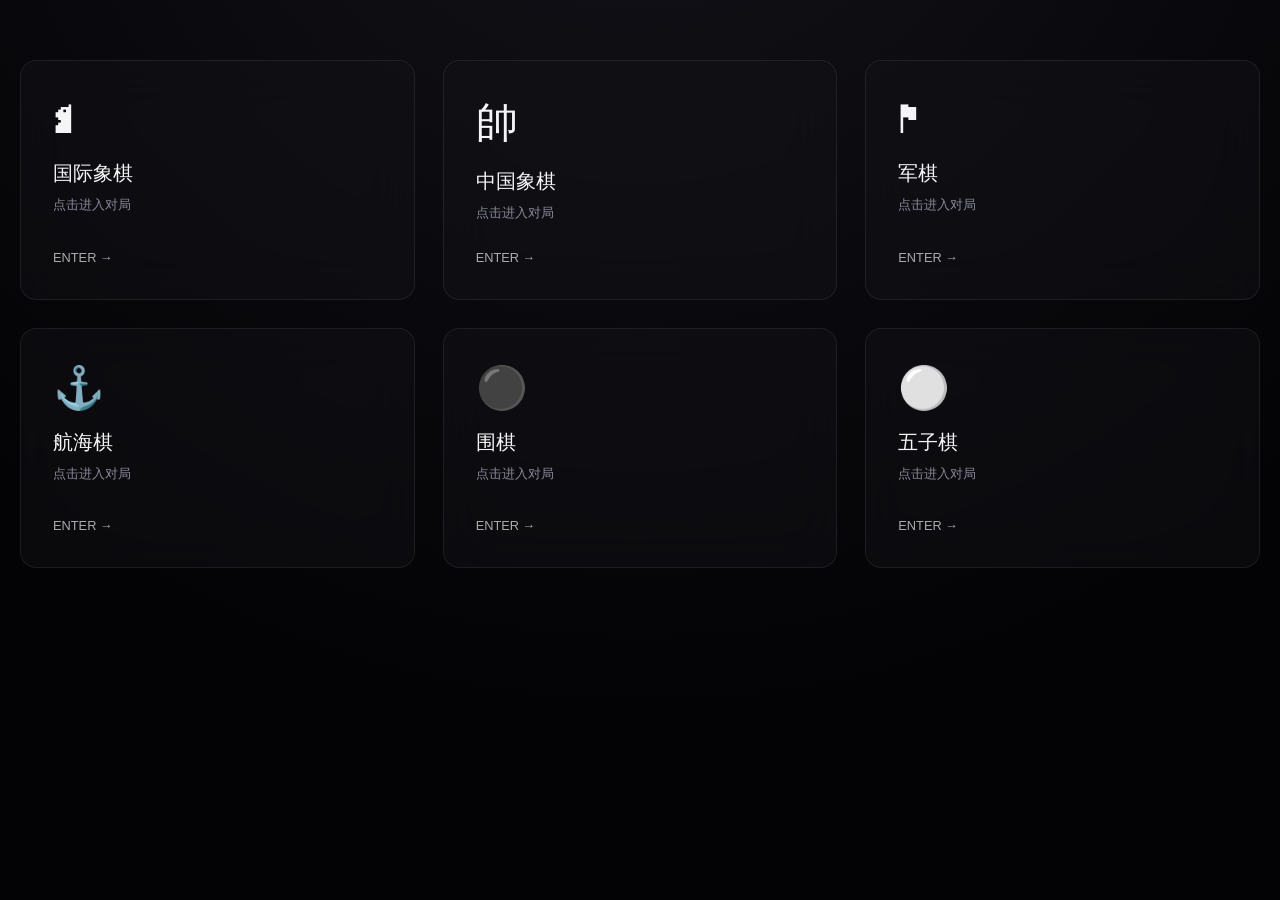
==== commit 64e00cf8: "initial commit" ====
--- a/index.html
+++ b/index.html
@@ -2,7 +2,7 @@
 <html lang="zh-CN">
 <head>
     <meta charset="UTF-8">
-    <meta name="viewport" content="width=device-width, initial-scale=1.0, user-scalable=yes">
+    <meta name="viewport" content="width=device-width, initial-scale=1.0">
     <title>Omni Board Studio - Premium Hub</title>
     <style>
         :root {
@@ -10,7 +10,11 @@
             --bg-glow: #13131a;
             --glass-bg: rgba(20, 20, 25, 0.45);
             --glass-border: rgba(255, 255, 255, 0.08);
+            --glass-border-hover: rgba(255, 255, 255, 0.18);
+            --text-main: #f5f5f7;
+            --text-dim: #888899;
             --accent: #ffffff;
+            --accent-glow: #a0a0ff;
         }
 
         * { margin: 0; padding: 0; box-sizing: border-box; font-family: -apple-system, BlinkMacSystemFont, "Segoe UI", Roboto, sans-serif; }
@@ -20,13 +24,13 @@
             background-image: radial-gradient(circle at 50% -30%, var(--bg-glow) 0%, transparent 75%);
             color: var(--text-main);
             min-height: 100vh;
-            padding: 60px 16px;
+            padding: 60px 20px;
         }
 
         .matrix-grid {
             display: grid;
-            grid-template-columns: repeat(auto-fit, minmax(320px, 1fr));
-            gap: 24px;
+            grid-template-columns: repeat(auto-fit, minmax(340px, 1fr));
+            gap: 28px;
             max-width: 1280px;
             width: 100%;
             margin: 0 auto;
@@ -36,24 +40,26 @@
             background: var(--glass-bg);
             border: 1px solid var(--glass-border);
             border-radius: 16px;
-            padding: 32px;
+            padding: 34px 32px;
             cursor: pointer;
-            height: 230px;
+            backdrop-filter: blur(24px);
+            height: 240px;
             display: flex;
             flex-direction: column;
             justify-content: space-between;
-            transition: all 0.4s ease;
+            transition: all 0.4s cubic-bezier(0.16, 1, 0.3, 1);
         }
 
         .game-card:hover {
-            transform: translateY(-6px);
-            border-color: rgba(255,255,255,0.2);
+            transform: translateY(-8px);
+            border-color: var(--glass-border-hover);
+            box-shadow: 0 25px 50px -12px rgba(0,0,0,0.6);
         }
 
-        .card-icon { font-size: 2.8rem; margin-bottom: 12px; }
-        .card-title { font-size: 1.25rem; margin-bottom: 8px; }
+        .card-icon { font-size: 2.6rem; margin-bottom: 16px; }
+        .card-title { font-size: 1.28rem; margin-bottom: 8px; }
+        .card-desc { font-size: 0.82rem; color: var(--text-dim); line-height: 1.5; }
 
-        /* ==================== Arena - 新移动端方案 ==================== */
         .arena-container {
             position: fixed;
             inset: 0;
@@ -64,68 +70,28 @@
         }
         .arena-container.active { display: flex; }
 
-        .arena-navbar {
-            min-height: 64px;
-            background: rgba(9, 9, 13, 0.97);
-            border-bottom: 1px solid #222;
-            padding: 10px 16px;
-            display: flex;
-            align-items: center;
-            gap: 12px;
-            flex-wrap: wrap;
-            justify-content: space-between;
+        .frame-wrapper { flex: 1; position: relative; background: #000; }
+        .game-frame {
+            position: absolute;
+            inset: 0;
+            width: 100%;
+            height: 100%;
+            border: none;
+            display: none;
         }
+        .game-frame.active { display: block; }
 
-        .back-btn {
-            padding: 10px 18px;
-            background: transparent;
-            border: 1px solid #555;
-            color: #ccc;
-            border-radius: 10px;
-            font-size: 0.95rem;
-        }
-
-        .mobile-controls {
-            display: flex;
-            gap: 8px;
-            flex-wrap: wrap;
-        }
-
-        .control-btn {
-            padding: 8px 16px;
-            background: #1f1f25;
-            border: 1px solid #444;
-            color: #ddd;
-            border-radius: 8px;
-            font-size: 0.9rem;
-            cursor: pointer;
-        }
-
-        .frame-wrapper {
-            flex: 1;
-            position: relative;
-            background: #0a0a0a;
-            overflow: auto;           /* 关键：允许滚动 */
-            -webkit-overflow-scrolling: touch;
-        }
-
-        .game-frame {
+        .error-msg {
             position: absolute;
             top: 50%;
             left: 50%;
             transform: translate(-50%, -50%);
-            border: none;
-            max-width: 100%;
-            max-height: 100%;
-            width: auto;
-            height: auto;
-            min-width: 320px;
-        }
-
-        .arena-title {
-            color: #888;
-            font-size: 0.95rem;
-            letter-spacing: 1px;
+            color: #ff6666;
+            background: rgba(0,0,0,0.8);
+            padding: 15px 25px;
+            border-radius: 8px;
+            display: none;
+            z-index: 100;
         }
     </style>
 </head>
@@ -134,18 +100,14 @@
     <div class="matrix-grid" id="grid"></div>
 
     <div class="arena-container" id="arenaContainer">
-        <div class="arena-navbar">
-            <button class="back-btn" onclick="exitArena()">← 返回大厅</button>
-            
-            <div class="mobile-controls">
-                <button class="control-btn" onclick="fitToScreen()">📱 适配屏幕</button>
-                <button class="control-btn" onclick="toggleFullscreen()">⛶ 全屏</button>
-            </div>
-
-            <div class="arena-title" id="arenaTitleDisplay">TACTICAL MATRIX</div>
+        <div style="height:60px;background:#09090d;display:flex;align-items:center;padding:0 28px;justify-content:space-between;border-bottom:1px solid #222;">
+            <button onclick="exitArena()" style="padding:8px 18px;background:transparent;border:1px solid #444;color:#aaa;border-radius:8px;cursor:pointer;">← 返回大厅</button>
+            <div id="arenaTitleDisplay" style="color:#888;font-size:0.95rem;letter-spacing:1px;">TACTICAL MATRIX</div>
         </div>
         
-        <div class="frame-wrapper" id="frameWrapper">
+        <div class="frame-wrapper">
+            <div class="error-msg" id="errorMsg"></div>
+            
             <iframe id="frameInternationalChess" class="game-frame" data-src="Chess.html"></iframe>
             <iframe id="frameChineseChess" class="game-frame" data-src="chinese-chess.html"></iframe>
             <iframe id="frameMilitaryFlag" class="game-frame" data-src="military-flag.html"></iframe>
@@ -165,8 +127,6 @@
             { id: "frameGomoku", title: "五子棋", src: "gomoku.html", icon: "⚪" }
         ];
 
-        let currentFrame = null;
-
         function createCards() {
             const grid = document.getElementById('grid');
             grid.innerHTML = '';
@@ -178,8 +138,9 @@
                     <div>
                         <div class="card-icon">${game.icon}</div>
                         <div class="card-title">${game.title}</div>
+                        <div class="card-desc">点击进入对局</div>
                     </div>
-                    <div style="color:#aaa;font-size:0.9rem;">进入对局 →</div>
+                    <div style="color:#aaa;font-size:0.8rem;">ENTER →</div>
                 `;
                 card.onclick = () => enterArena(game.id, game.title, game.src);
                 grid.appendChild(card);
@@ -190,55 +151,34 @@
             document.getElementById('arenaTitleDisplay').textContent = title;
             document.getElementById('arenaContainer').classList.add('active');
 
+            // 隐藏所有frame
             document.querySelectorAll('.game-frame').forEach(f => f.classList.remove('active'));
 
-            currentFrame = document.getElementById(frameId);
+            const frame = document.getElementById(frameId);
+            const errorMsg = document.getElementById('errorMsg');
 
-            if (!currentFrame.src) {
-                currentFrame.src = src;
+            errorMsg.style.display = 'none';
+
+            // 设置src并显示
+            if (!frame.src || frame.src.endsWith('/')) {
+                frame.src = src;
             }
+            frame.classList.add('active');
 
-            currentFrame.classList.add('active');
-            
-            // 延迟一点执行适配
-            setTimeout(() => {
-                fitToScreen();
-            }, 600);
-        }
+            // 错误监控
+            frame.onload = () => {
+                console.log(`✅ ${title} 加载成功`);
+            };
 
-        function fitToScreen() {
-            if (!currentFrame) return;
-            
-            const wrapper = document.getElementById('frameWrapper');
-            
-            // 重置样式，让浏览器自动适配
-            currentFrame.style.width = 'auto';
-            currentFrame.style.height = 'auto';
-            
-            // 等待iframe内容加载后再适配
-            setTimeout(() => {
-                const frameRect = currentFrame.getBoundingClientRect();
-                const wrapperRect = wrapper.getBoundingClientRect();
-                
-                const scaleX = wrapperRect.width / frameRect.width * 0.95;
-                const scaleY = wrapperRect.height / frameRect.height * 0.95;
-                const scale = Math.min(scaleX, scaleY, 1.8);   // 限制最大放大倍数
-                
-                currentFrame.style.transform = `translate(-50%, -50%) scale(${scale})`;
-            }, 100);
-        }
-
-        function toggleFullscreen() {
-            if (!document.fullscreenElement) {
-                document.documentElement.requestFullscreen();
-            } else {
-                document.exitFullscreen();
-            }
+            frame.onerror = () => {
+                errorMsg.textContent = `❌ 无法加载 ${title}，请检查文件是否存在`;
+                errorMsg.style.display = 'block';
+                console.error(`加载失败: ${src}`);
+            };
         }
 
         function exitArena() {
             document.getElementById('arenaContainer').classList.remove('active');
-            currentFrame = null;
         }
 
         // 初始化
